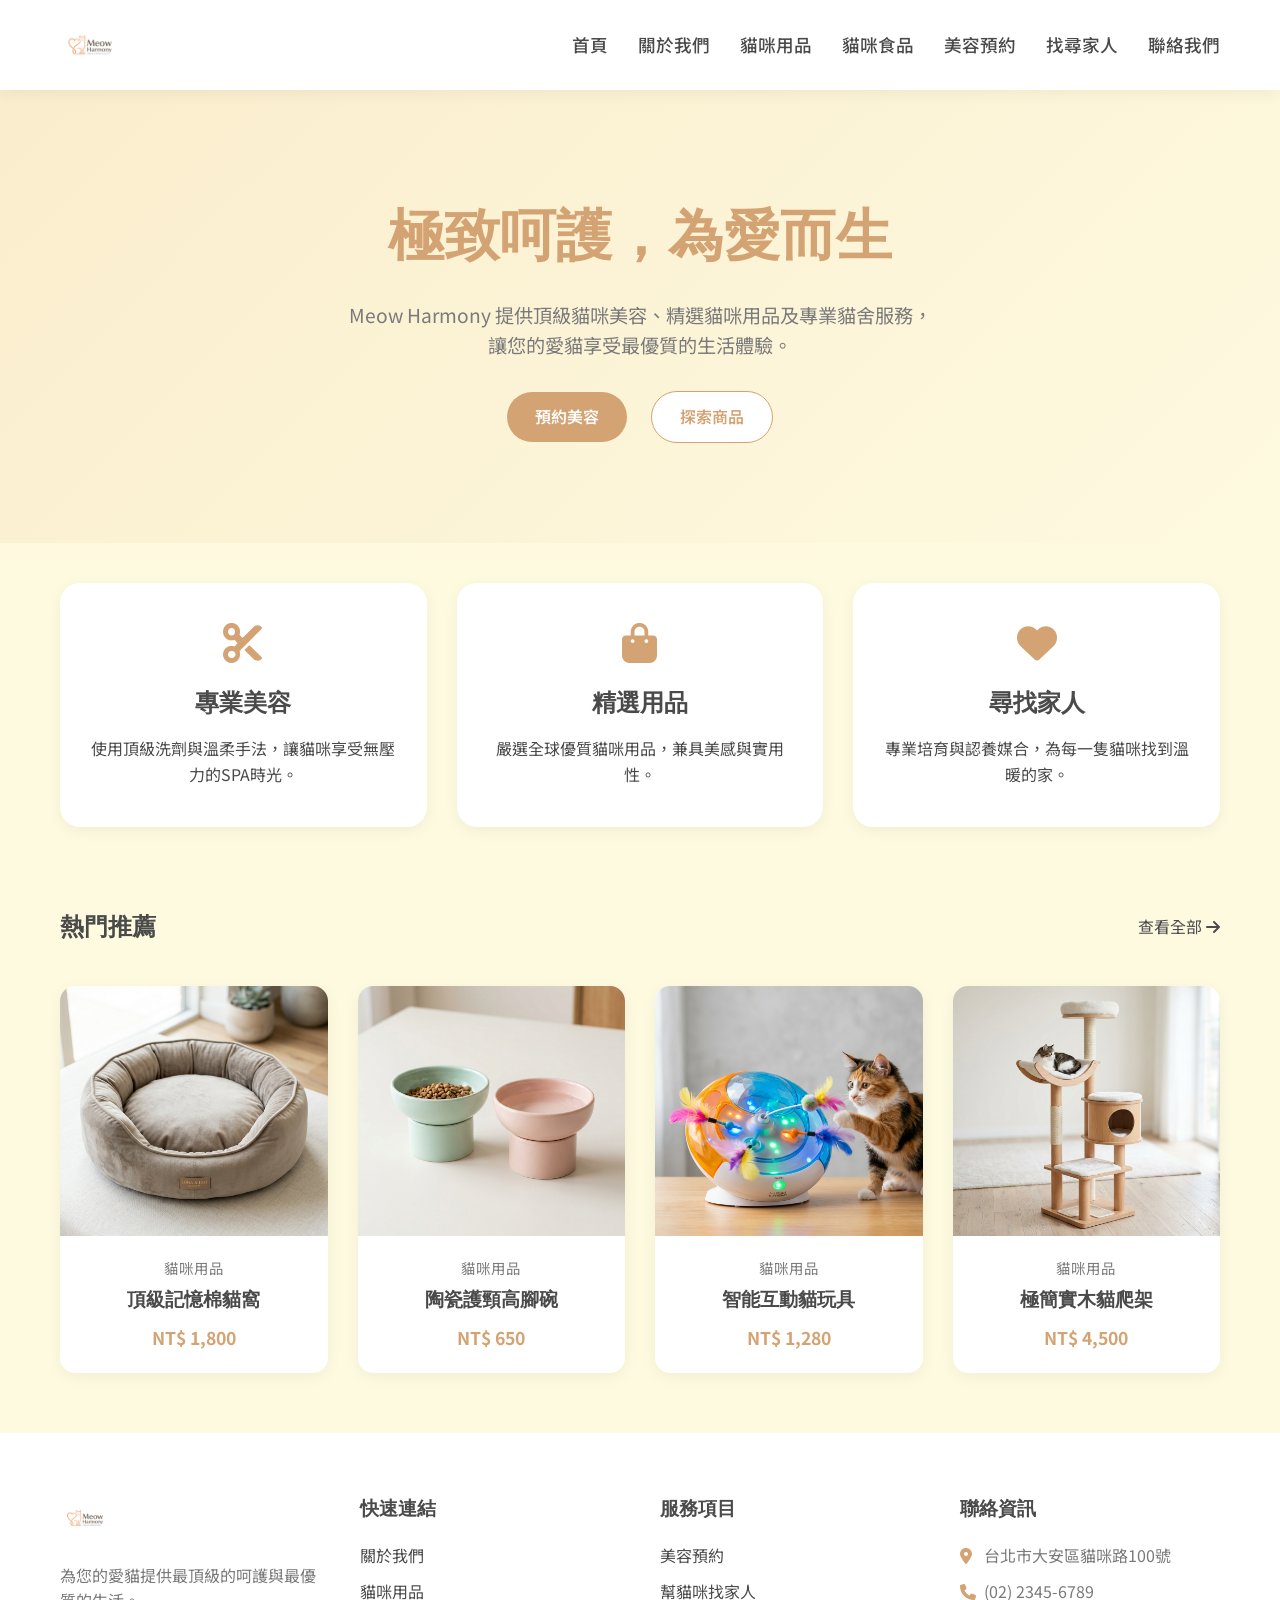
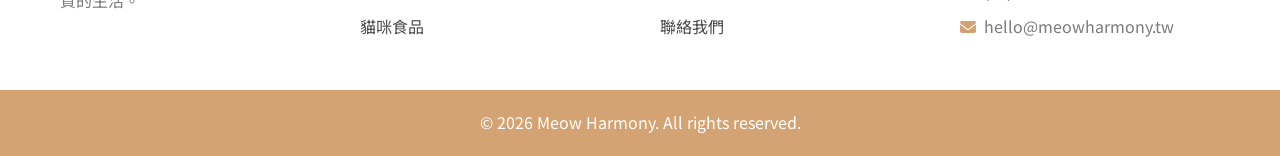
==== index.html @ b2fe0f6e "Add files via upload" ====
<!DOCTYPE html>
<html lang="zh-TW">
<head>
    <meta charset="UTF-8">
    <meta name="viewport" content="width=device-width, initial-scale=1.0">
    <title>首頁 | Meow Harmony</title>
    <meta name="description" content="Meow Harmony - 頂級貓咪美容、貓舍與貓咪用品">
    <link href="https://fonts.googleapis.com/css2?family=Outfit:wght@300;400;500;600;700&family=Noto+Sans+TC:wght@300;400;500;700&display=swap" rel="stylesheet">
    <link rel="stylesheet" href="assets/css/style.css">
    <link rel="stylesheet" href="https://cdnjs.cloudflare.com/ajax/libs/font-awesome/6.4.0/css/all.min.css">
</head>
<body>
    <nav class="navbar">
        <div class="container nav-container">
            <a href="index.html" class="logo">
                <img src="assets/images/brand_logo_1778046811545.png" alt="Meow Harmony Logo" id="nav-logo">
            </a>
            <ul class="nav-links">
                <li><a href="index.html">首頁</a></li>
                <li><a href="about.html">關於我們</a></li>
                <li><a href="supplies.html">貓咪用品</a></li>
                <li><a href="food.html">貓咪食品</a></li>
                <li><a href="grooming.html">美容預約</a></li>
                <li><a href="adoption.html">找尋家人</a></li>
                <li><a href="contact.html">聯絡我們</a></li>
            </ul>
        </div>
    </nav>

    <main>
        <section class="hero">
            <div class="hero-content">
                <h1>極致呵護，為愛而生</h1>
                <p>Meow Harmony 提供頂級貓咪美容、精選貓咪用品及專業貓舍服務，讓您的愛貓享受最優質的生活體驗。</p>
                <a href="grooming.html" class="btn btn-primary">預約美容</a>
                <a href="supplies.html" class="btn btn-secondary">探索商品</a>
            </div>
        </section>
        <section class="features container">
            <div class="feature-card">
                <i class="fas fa-cut"></i>
                <h3>專業美容</h3>
                <p>使用頂級洗劑與溫柔手法，讓貓咪享受無壓力的SPA時光。</p>
            </div>
            <div class="feature-card">
                <i class="fas fa-shopping-bag"></i>
                <h3>精選用品</h3>
                <p>嚴選全球優質貓咪用品，兼具美感與實用性。</p>
            </div>
            <div class="feature-card">
                <i class="fas fa-heart"></i>
                <h3>尋找家人</h3>
                <p>專業培育與認養媒合，為每一隻貓咪找到溫暖的家。</p>
            </div>
        </section>
        <section class="featured-products container" id="home-products">
            <div class="section-header">
                <h2>熱門推薦</h2>
                <a href="supplies.html" class="view-all">查看全部 <i class="fas fa-arrow-right"></i></a>
            </div>
            <div class="product-grid" id="featured-product-grid">
                <!-- Products injected by JS -->
            </div>
        </section>
    </main>

    <footer>
        <div class="container footer-container">
            <div class="footer-col">
                <img src="assets/images/brand_logo_1778046811545.png" alt="Meow Harmony Logo" class="footer-logo" id="footer-logo">
                <p>為您的愛貓提供最頂級的呵護與最優質的生活。</p>
            </div>
            <div class="footer-col">
                <h3>快速連結</h3>
                <ul>
                    <li><a href="about.html">關於我們</a></li>
                    <li><a href="supplies.html">貓咪用品</a></li>
                    <li><a href="food.html">貓咪食品</a></li>
                </ul>
            </div>
            <div class="footer-col">
                <h3>服務項目</h3>
                <ul>
                    <li><a href="grooming.html">美容預約</a></li>
                    <li><a href="adoption.html">幫貓咪找家人</a></li>
                    <li><a href="contact.html">聯絡我們</a></li>
                </ul>
            </div>
            <div class="footer-col">
                <h3>聯絡資訊</h3>
                <p><i class="fas fa-map-marker-alt"></i> 台北市大安區貓咪路100號</p>
                <p><i class="fas fa-phone"></i> (02) 2345-6789</p>
                <p><i class="fas fa-envelope"></i> hello@meowharmony.tw</p>
            </div>
        </div>
        <div class="footer-bottom">
            <p>&copy; 2026 Meow Harmony. All rights reserved.</p>
        </div>
    </footer>
    <script src="assets/js/data.js"></script>
    <script src="assets/js/main.js"></script>
</body>
</html>
---- assets/css/style.css ----
:root {
    --primary-color: #D4A373; /* Warm elegant tone */
    --secondary-color: #FAEDCD; /* Soft pastel */
    --accent-color: #E9EDC9;
    --text-dark: #4A4A4A;
    --text-light: #7A7A7A;
    --bg-light: #FEFAE0;
    --bg-white: #FFFFFF;
    --font-heading: 'Outfit', sans-serif;
    --font-body: 'Noto Sans TC', sans-serif;
    --shadow: 0 4px 15px rgba(0,0,0,0.05);
    --transition: all 0.3s ease;
}

* { margin: 0; padding: 0; box-sizing: border-box; }
body { font-family: var(--font-body); color: var(--text-dark); background-color: var(--bg-light); line-height: 1.6; }
h1, h2, h3, h4 { font-family: var(--font-heading); color: var(--text-dark); }
a { text-decoration: none; color: inherit; transition: var(--transition); }
img { max-width: 100%; height: auto; display: block; }
.container { max-width: 1200px; margin: 0 auto; padding: 0 20px; }
.btn { display: inline-block; padding: 12px 28px; border-radius: 30px; font-weight: 600; cursor: pointer; transition: var(--transition); border: none; text-align: center; }
.btn-primary { background: var(--primary-color); color: white; }
.btn-primary:hover { background: #c29161; transform: translateY(-2px); }
.btn-secondary { background: var(--bg-white); color: var(--primary-color); border: 1px solid var(--primary-color); }
.btn-secondary:hover { background: var(--primary-color); color: white; transform: translateY(-2px); }

/* Navbar */
.navbar { background: var(--bg-white); padding: 15px 0; position: sticky; top: 0; z-index: 100; box-shadow: var(--shadow); }
.nav-container { display: flex; justify-content: space-between; align-items: center; }
.logo img { height: 60px; }
.nav-links { display: flex; list-style: none; gap: 30px; }
.nav-links a { font-weight: 500; font-size: 1.1rem; }
.nav-links a:hover { color: var(--primary-color); }
.mobile-menu-btn { display: none; font-size: 1.5rem; cursor: pointer; color: var(--primary-color); }

/* Hero */
.hero { background: linear-gradient(135deg, var(--secondary-color) 0%, var(--bg-light) 100%); padding: 100px 20px; text-align: center; }
.hero-content h1 { font-size: 3.5rem; margin-bottom: 20px; color: var(--primary-color); }
.hero-content p { font-size: 1.2rem; color: var(--text-light); max-width: 600px; margin: 0 auto 30px; }
.hero-content .btn { margin: 0 10px; }

/* Features */
.features { display: grid; grid-template-columns: repeat(auto-fit, minmax(300px, 1fr)); gap: 30px; padding: 80px 20px; margin-top: -40px; position: relative; z-index: 10; }
.feature-card { background: var(--bg-white); padding: 40px 30px; border-radius: 20px; text-align: center; box-shadow: var(--shadow); transition: var(--transition); }
.feature-card:hover { transform: translateY(-10px); }
.feature-card i { font-size: 2.5rem; color: var(--primary-color); margin-bottom: 20px; }
.feature-card h3 { margin-bottom: 15px; font-size: 1.5rem; }

/* Product Grid */
.products-section { padding: 60px 20px; }
.section-header { display: flex; justify-content: space-between; align-items: center; margin-bottom: 40px; }
.product-grid { display: grid; grid-template-columns: repeat(auto-fill, minmax(250px, 1fr)); gap: 30px; }
.product-card { background: var(--bg-white); border-radius: 15px; overflow: hidden; box-shadow: var(--shadow); transition: var(--transition); }
.product-card:hover { transform: translateY(-5px); box-shadow: 0 10px 20px rgba(0,0,0,0.1); }
.product-img { height: 250px; overflow: hidden; }
.product-img img { width: 100%; height: 100%; object-fit: cover; transition: var(--transition); }
.product-card:hover .product-img img { transform: scale(1.05); }
.product-info { padding: 20px; text-align: center; }
.product-category { font-size: 0.9rem; color: var(--text-light); text-transform: uppercase; letter-spacing: 1px; margin-bottom: 5px; }
.product-title { font-size: 1.2rem; margin-bottom: 10px; }
.product-price { font-size: 1.1rem; font-weight: 700; color: var(--primary-color); }

/* Page Header */
.page-header { background: var(--secondary-color); padding: 60px 20px; text-align: center; }
.page-header h1 { font-size: 2.5rem; color: var(--primary-color); margin-bottom: 10px; }
.page-header p { color: var(--text-light); }

/* About */
.about-content { padding: 80px 20px; }
.about-text h2 { color: var(--primary-color); margin-top: 30px; margin-bottom: 15px; }

/* Grooming */
.grooming-section { display: grid; grid-template-columns: 1fr 1fr; gap: 50px; padding: 60px 20px; }
.service-list { list-style: none; margin-top: 20px; }
.service-list li { margin-bottom: 15px; display: flex; align-items: center; gap: 10px; }
.service-list i { color: var(--primary-color); }
.gallery { display: grid; grid-template-columns: 1fr 1fr; gap: 15px; margin-top: 30px; }
.gallery img { border-radius: 10px; height: 200px; object-fit: cover; width: 100%; }
.reservation-form { background: var(--bg-white); padding: 40px; border-radius: 20px; box-shadow: var(--shadow); }

/* Forms */
.form-group { margin-bottom: 20px; }
.form-group label { display: block; margin-bottom: 8px; font-weight: 500; }
.form-group input, .form-group select, .form-group textarea { width: 100%; padding: 12px; border: 1px solid #ddd; border-radius: 8px; font-family: var(--font-body); }
.form-group input:focus, .form-group select:focus, .form-group textarea:focus { outline: none; border-color: var(--primary-color); }
.w-100 { width: 100%; }

/* Contact */
.contact-section { display: grid; grid-template-columns: 1fr 1fr; gap: 50px; padding: 60px 20px; }
.info-item { display: flex; gap: 20px; margin-bottom: 30px; }
.info-item i { font-size: 2rem; color: var(--primary-color); }

/* Product Detail */
.product-detail-section { padding: 60px 20px; display: grid; grid-template-columns: 1fr 1fr; gap: 50px; }
.product-detail-img img { border-radius: 20px; width: 100%; object-fit: cover;}
.product-detail-info h1 { font-size: 2.5rem; margin-bottom: 10px; }
.product-detail-price { font-size: 1.5rem; font-weight: bold; color: var(--primary-color); margin-bottom: 20px; }
.product-detail-desc { color: var(--text-light); margin-bottom: 30px; }

/* Footer */
footer { background: var(--bg-white); padding-top: 60px; margin-top: 60px; }
.footer-container { display: grid; grid-template-columns: repeat(auto-fit, minmax(200px, 1fr)); gap: 40px; margin-bottom: 40px; }
.footer-logo { height: 50px; margin-bottom: 20px; }
.footer-col h3 { margin-bottom: 20px; font-size: 1.2rem; }
.footer-col ul { list-style: none; }
.footer-col ul li { margin-bottom: 10px; }
.footer-col ul a:hover { color: var(--primary-color); }
.footer-col p { margin-bottom: 10px; color: var(--text-light); }
.footer-col i { color: var(--primary-color); width: 20px; }
.footer-bottom { background: var(--primary-color); color: white; text-align: center; padding: 20px; }

@media (max-width: 768px) {
    .nav-links { display: none; }
    .mobile-menu-btn { display: block; }
    .grooming-section, .contact-section, .product-detail-section { grid-template-columns: 1fr; }
    .hero-content h1 { font-size: 2.5rem; }
}
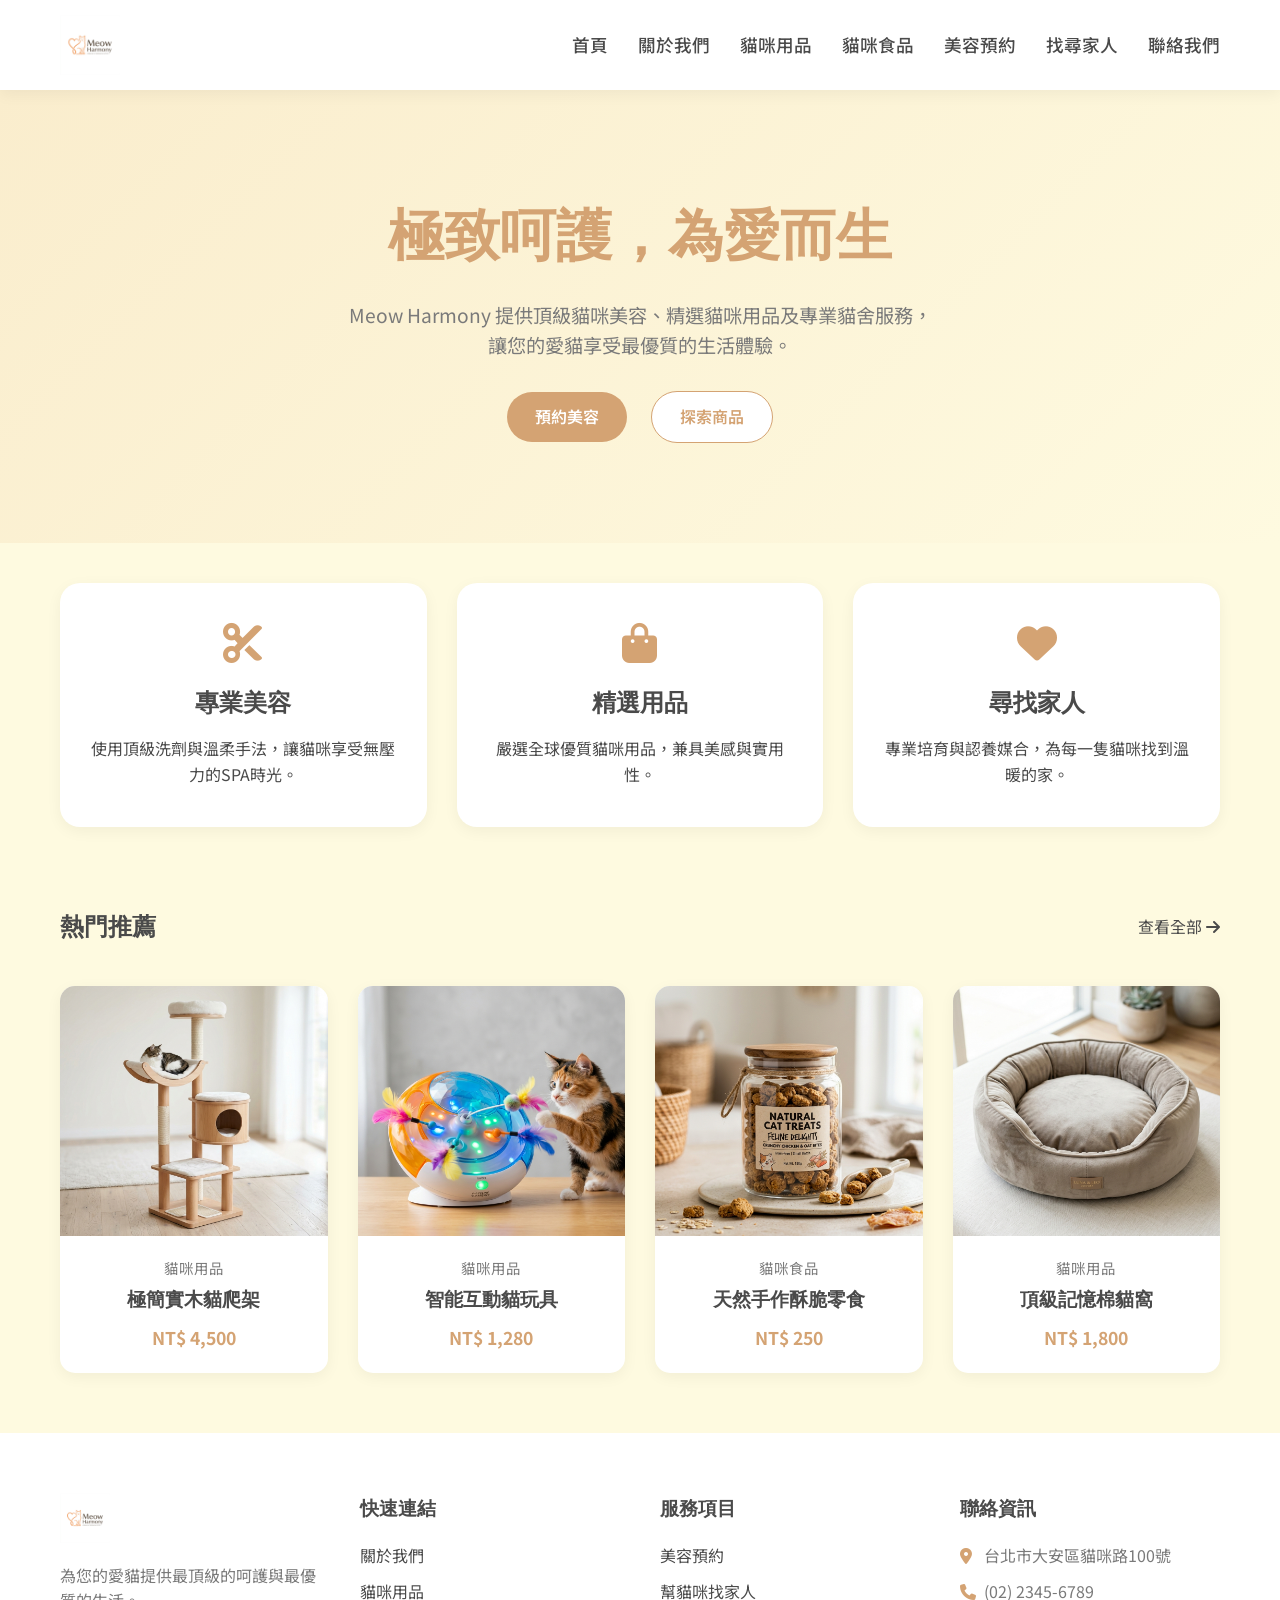
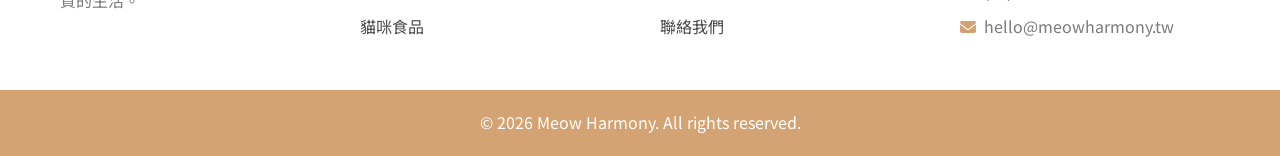
==== commit ed435605: "Add files via upload" ====
--- a/index.html
+++ b/index.html
@@ -3,11 +3,14 @@
 <head>
     <meta charset="UTF-8">
     <meta name="viewport" content="width=device-width, initial-scale=1.0">
-    <title>首頁 | Meow Harmony</title>
-    <meta name="description" content="Meow Harmony - 頂級貓咪美容、貓舍與貓咪用品">
+    <title> 咪咪喵喵工作室 Meow Meow </title>
+    <meta name="description" content="咪咪喵喵工作室 Meow Meow- 我們最懂貓咪，提供頂級貓咪美容、合法貓舍與貓咪用品專賣">
+    <meta name="keywords" content="咪,貓,貓咪,貓咪用品,貓砂,貓咪美容,貓舍,貓咪住宿">
+
     <link href="https://fonts.googleapis.com/css2?family=Outfit:wght@300;400;500;600;700&family=Noto+Sans+TC:wght@300;400;500;700&display=swap" rel="stylesheet">
     <link rel="stylesheet" href="assets/css/style.css">
     <link rel="stylesheet" href="https://cdnjs.cloudflare.com/ajax/libs/font-awesome/6.4.0/css/all.min.css">
+    <meta name="google-site-verification" content="gMFII9CmJjc-jYoC1A69ZwYFycugblM8INbQQGDyR-E" />
 </head>
 <body>
     <nav class="navbar">
